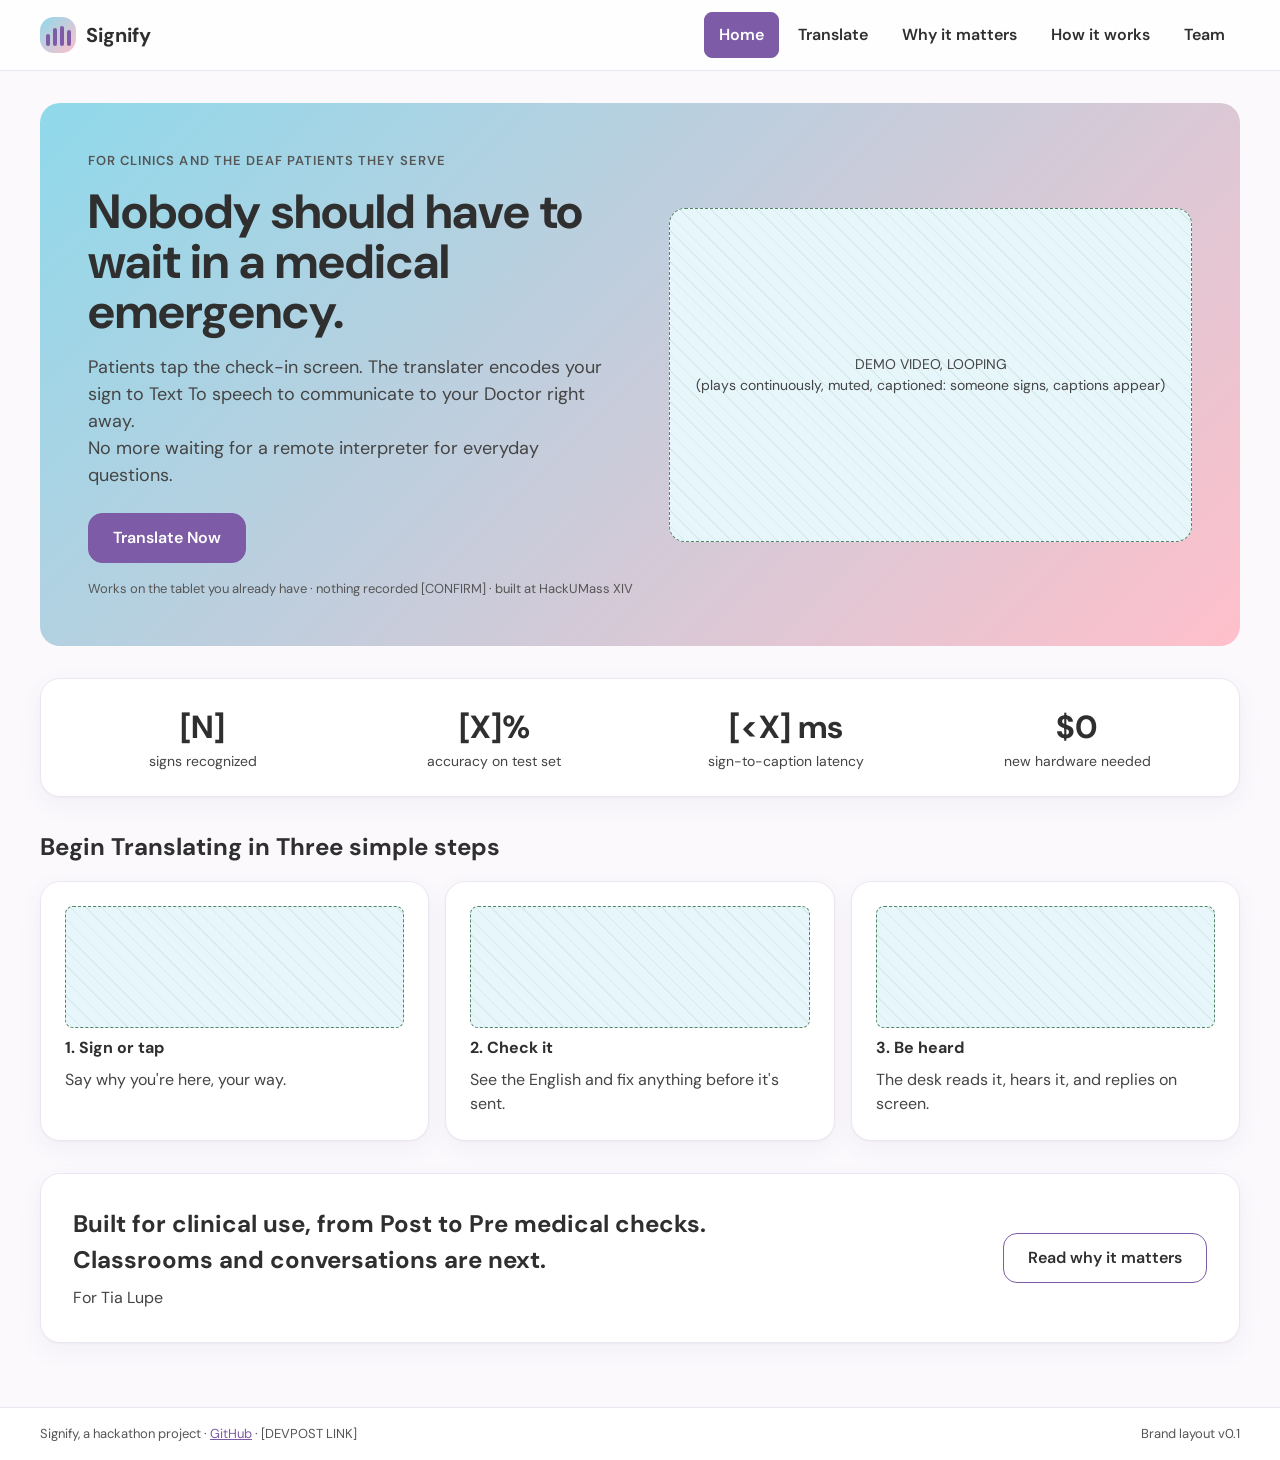
==== joa_frontend/index.html @ c3504904 "Translate: live editable sentence in the conversation box, remove demo mode - Signed words build an " ====
<!doctype html>
<html lang="en">
<head>
<meta charset="utf-8">
<meta name="viewport" content="width=device-width, initial-scale=1">
<link rel="icon" href="data:image/svg+xml,%3Csvg xmlns=%27http://www.w3.org/2000/svg%27 viewBox=%270 0 36 36%27%3E%3Crect width=%2736%27 height=%2736%27 rx=%2710%27 fill=%27%238fd9eb%27/%3E%3Cg fill=%27%237d5ba6%27%3E%3Crect x=%279%27 y=%2717%27 width=%274%27 height=%2712%27 rx=%272%27/%3E%3Crect x=%2714.5%27 y=%2711%27 width=%274%27 height=%2718%27 rx=%272%27/%3E%3Crect x=%2720%27 y=%279%27 width=%274%27 height=%2720%27 rx=%272%27/%3E%3Crect x=%2725.5%27 y=%2713%27 width=%274%27 height=%2716%27 rx=%272%27/%3E%3C/g%3E%3C/svg%3E">
<title>Signify: ASL to speech for clinics</title>
<link rel="preconnect" href="https://fonts.googleapis.com">
<link href="https://fonts.googleapis.com/css2?family=DM+Sans:opsz,wght@9..40,400;9..40,500;9..40,600;9..40,700&amp;display=swap" rel="stylesheet">
<style>
body{margin:0}
a{color:#7d5ba6}a:hover{color:#5e4383}
button{font:inherit;cursor:pointer}
button,a[style*="border-radius"]{transition:transform .28s cubic-bezier(.34,1.56,.64,1),box-shadow .2s ease;will-change:transform}
button:hover,a[style*="border-radius"]:hover{transform:translateY(-2px) scale(1.04);box-shadow:0 8px 16px rgba(125,91,166,.22)}
button:active,a[style*="border-radius"]:active{transform:translateY(1px) scale(.93);box-shadow:0 1px 3px rgba(125,91,166,.2);transition-duration:.08s}
button:focus-visible,a:focus-visible{outline:3px solid #7d5ba6;outline-offset:2px}
@media (prefers-reduced-motion:reduce){button,a[style*="border-radius"]{transition:none}button:hover,button:active,a[style*="border-radius"]:hover,a[style*="border-radius"]:active{transform:none}}
.ph{background-color:#e6f6fa;background-image:repeating-linear-gradient(45deg,transparent 0 10px,rgba(85,133,100,.10) 10px 11px)}
</style>
<script src="assets/view.js"></script>
</head>
<body>
<div id="app"></div>

<!-- Page markup (Rev 3 design, wireframe V4). {{...}} values come from renderVals() below. -->
<template id="view">
<div style="min-height: 100vh; background: #fbf9fc; color: #2f2f2f; font-family: 'DM Sans', system-ui, sans-serif; font-size: 16px; line-height: 1.5">
<header style="background: rgba(255,255,255,.85); border-bottom: 1px solid #ece6f2">
<div style="max-width: 1200px; margin: 0 auto; padding: 12px 24px; display: flex; flex-wrap: wrap; align-items: center; justify-content: space-between; gap: 12px">
<a href="index.html" style="display: flex; align-items: center; gap: 10px; text-decoration: none; color: #2f2f2f">
<span aria-hidden="true" style="width: 36px; height: 36px; border-radius: 14px; background: linear-gradient(135deg, #8fd9eb, #ffc0cb); display: flex; align-items: flex-end; justify-content: center; gap: 3px; padding-bottom: 7px; box-sizing: border-box"><span style="width: 4px; height: 12px; border-radius: 2px; background: #7d5ba6"></span><span style="width: 4px; height: 18px; border-radius: 2px; background: #7d5ba6"></span><span style="width: 4px; height: 20px; border-radius: 2px; background: #7d5ba6"></span><span style="width: 4px; height: 16px; border-radius: 2px; background: #7d5ba6"></span></span>
<span style="font-weight: 700; font-size: 20px">Signify</span>
</a>
<nav aria-label="Main" style="display: flex; flex-wrap: wrap; gap: 4px">
<a href="index.html" aria-current="page" style="min-height: 44px; padding: 0 14px; border-radius: 8px; font-weight: 600; display: inline-flex; align-items: center; text-decoration: none; background: #7d5ba6; color: #ffffff; border: 1px solid #7d5ba6;">Home</a>
<a href="visit.html" style="min-height: 44px; padding: 0 14px; border-radius: 8px; font-weight: 600; display: inline-flex; align-items: center; text-decoration: none; background: transparent; color: #2f2f2f; border: 1px solid transparent;">Translate</a>
<a href="why.html" style="min-height: 44px; padding: 0 14px; border-radius: 8px; font-weight: 600; display: inline-flex; align-items: center; text-decoration: none; background: transparent; color: #2f2f2f; border: 1px solid transparent;">Why it matters</a>
<a href="how.html" style="min-height: 44px; padding: 0 14px; border-radius: 8px; font-weight: 600; display: inline-flex; align-items: center; text-decoration: none; background: transparent; color: #2f2f2f; border: 1px solid transparent;">How it works</a>
<a href="team.html" style="min-height: 44px; padding: 0 14px; border-radius: 8px; font-weight: 600; display: inline-flex; align-items: center; text-decoration: none; background: transparent; color: #2f2f2f; border: 1px solid transparent;">Team</a>
</nav>
</div>
</header>
<main style="max-width: 1200px; margin: 0 auto; padding: 32px 24px 64px; display: flex; flex-direction: column; gap: 32px">

<section style="display: flex; flex-wrap: wrap; gap: 32px; align-items: center; background: linear-gradient(135deg, #8fd9eb, #ffc0cb); border: none; border-radius: 20px; padding: 48px">
<div style="flex: 1 1 420px; display: flex; flex-direction: column; gap: 16px">
<span style="font-size: 13px; font-weight: 600; letter-spacing: .08em; text-transform: uppercase; color: #555">For clinics and the Deaf patients they serve</span>
<h1 style="margin: 0; font-size: 48px; line-height: 1.05">Nobody should have to wait in a medical emergency.</h1>
<p style="margin: 0; font-size: 18px; color: #444; max-width: 520px; text-align: start">Patients tap the check-in screen. The translater encodes your sign to Text To speech to communicate to your Doctor right away. <br>No more waiting for a remote interpreter for everyday questions.</p>
<div style="display: flex; flex-wrap: wrap; gap: 12px; margin-top: 8px">
<a href="visit.html" style="min-height: 48px; padding: 0 24px; border-radius: 14px; border: 1px solid #7d5ba6; background: #7d5ba6; color: #ffffff; font-weight: 600; display: inline-flex; align-items: center; text-decoration: none">Translate Now</a>
</div>
<span style="font-size: 13px; color: #555">Works on the tablet you already have · nothing recorded [CONFIRM] · built at HackUMass XIV</span>
</div>
<div class="ph" style="flex: 1 1 360px; height: 300px; border: 1px dashed #558564; border-radius: 16px; display: flex; align-items: center; justify-content: center; text-align: center; color: #444; font-size: 14px; padding: 16px">
<span>DEMO VIDEO, LOOPING<br>(plays continuously, muted, captioned: someone signs, captions appear)</span>
</div>
</section>

<section style="background: #ffffff; border: 1px solid #ece6f2; border-radius: 20px; box-shadow: 0 1px 2px rgba(47,47,47,.04), 0 8px 24px rgba(125,91,166,.06); padding: 24px; display: grid; grid-template-columns: repeat(auto-fit, minmax(220px, 1fr)); gap: 16px; text-align: center">
<div><div style="font-size: 32px; font-weight: 700">[N]</div><div style="color: #444; font-size: 14px">signs recognized</div></div>
<div><div style="font-size: 32px; font-weight: 700">[X]%</div><div style="color: #444; font-size: 14px">accuracy on test set</div></div>
<div><div style="font-size: 32px; font-weight: 700">[&lt;X] ms</div><div style="color: #444; font-size: 14px">sign-to-caption latency</div></div>
<div><div style="font-size: 32px; font-weight: 700">$0</div><div style="color: #444; font-size: 14px">new hardware needed</div></div>
</section>

<section style="display: flex; flex-direction: column; gap: 16px">
<h2 style="margin: 0; font-size: 24px">Begin Translating in Three simple steps</h2>
<div style="display: grid; grid-template-columns: repeat(auto-fit, minmax(260px, 1fr)); gap: 16px">
<div style="background: #ffffff; border: 1px solid #ece6f2; border-radius: 20px; box-shadow: 0 1px 2px rgba(47,47,47,.04), 0 8px 24px rgba(125,91,166,.06); padding: 24px; display: flex; flex-direction: column; gap: 8px"><div class="ph" style="height: 120px; border: 1px dashed #558564; border-radius: 8px"></div><strong>1. Sign or tap</strong><span style="color: #444">Say why you're here, your way.</span></div>
<div style="background: #ffffff; border: 1px solid #ece6f2; border-radius: 20px; box-shadow: 0 1px 2px rgba(47,47,47,.04), 0 8px 24px rgba(125,91,166,.06); padding: 24px; display: flex; flex-direction: column; gap: 8px"><div class="ph" style="height: 120px; border: 1px dashed #558564; border-radius: 8px"></div><strong>2. Check it</strong><span style="color: #444">See the English and fix anything before it's sent.</span></div>
<div style="background: #ffffff; border: 1px solid #ece6f2; border-radius: 20px; box-shadow: 0 1px 2px rgba(47,47,47,.04), 0 8px 24px rgba(125,91,166,.06); padding: 24px; display: flex; flex-direction: column; gap: 8px"><div class="ph" style="height: 120px; border: 1px dashed #558564; border-radius: 8px"></div><strong>3. Be heard</strong><span style="color: #444">The desk reads it, hears it, and replies on screen.</span></div>
</div>
</section>

<section style="background: #ffffff; border: 1px solid #ece6f2; border-radius: 20px; box-shadow: 0 1px 2px rgba(47,47,47,.04), 0 8px 24px rgba(125,91,166,.06); padding: 32px; display: flex; flex-wrap: wrap; justify-content: space-between; align-items: center; gap: 16px">
<div style="max-width: 640px">
<h2 style="margin: 0; font-size: 24px">Built for clinical use, from Post to Pre medical checks. Classrooms and conversations are next.</h2>
<p style="margin: 8px 0 0; color: #444">For Tia Lupe</p>
</div>
<a href="why.html" style="min-height: 48px; padding: 0 24px; border-radius: 14px; border: 1px solid #7d5ba6; background: #ffffff; color: #2f2f2f; font-weight: 600; display: inline-flex; align-items: center; text-decoration: none">Read why it matters</a>
</section>
</main>
<footer style="border-top: 1px solid #ece6f2; background: #ffffff">
<div style="max-width: 1200px; margin: 0 auto; padding: 16px 24px; display: flex; flex-wrap: wrap; justify-content: space-between; gap: 8px; font-size: 13px; color: #555">
<span>Signify, a hackathon project · <a href="https://github.com/Erm-Huh/Signify">GitHub</a> · [DEVPOST LINK]</span>
<span>Brand layout v0.1</span>
</div>
</footer>
</div>
</template>

<script>
class Component extends DCLogic {
  renderVals() { return {}; }
}
window.Component = Component;
</script>
</body>
</html>
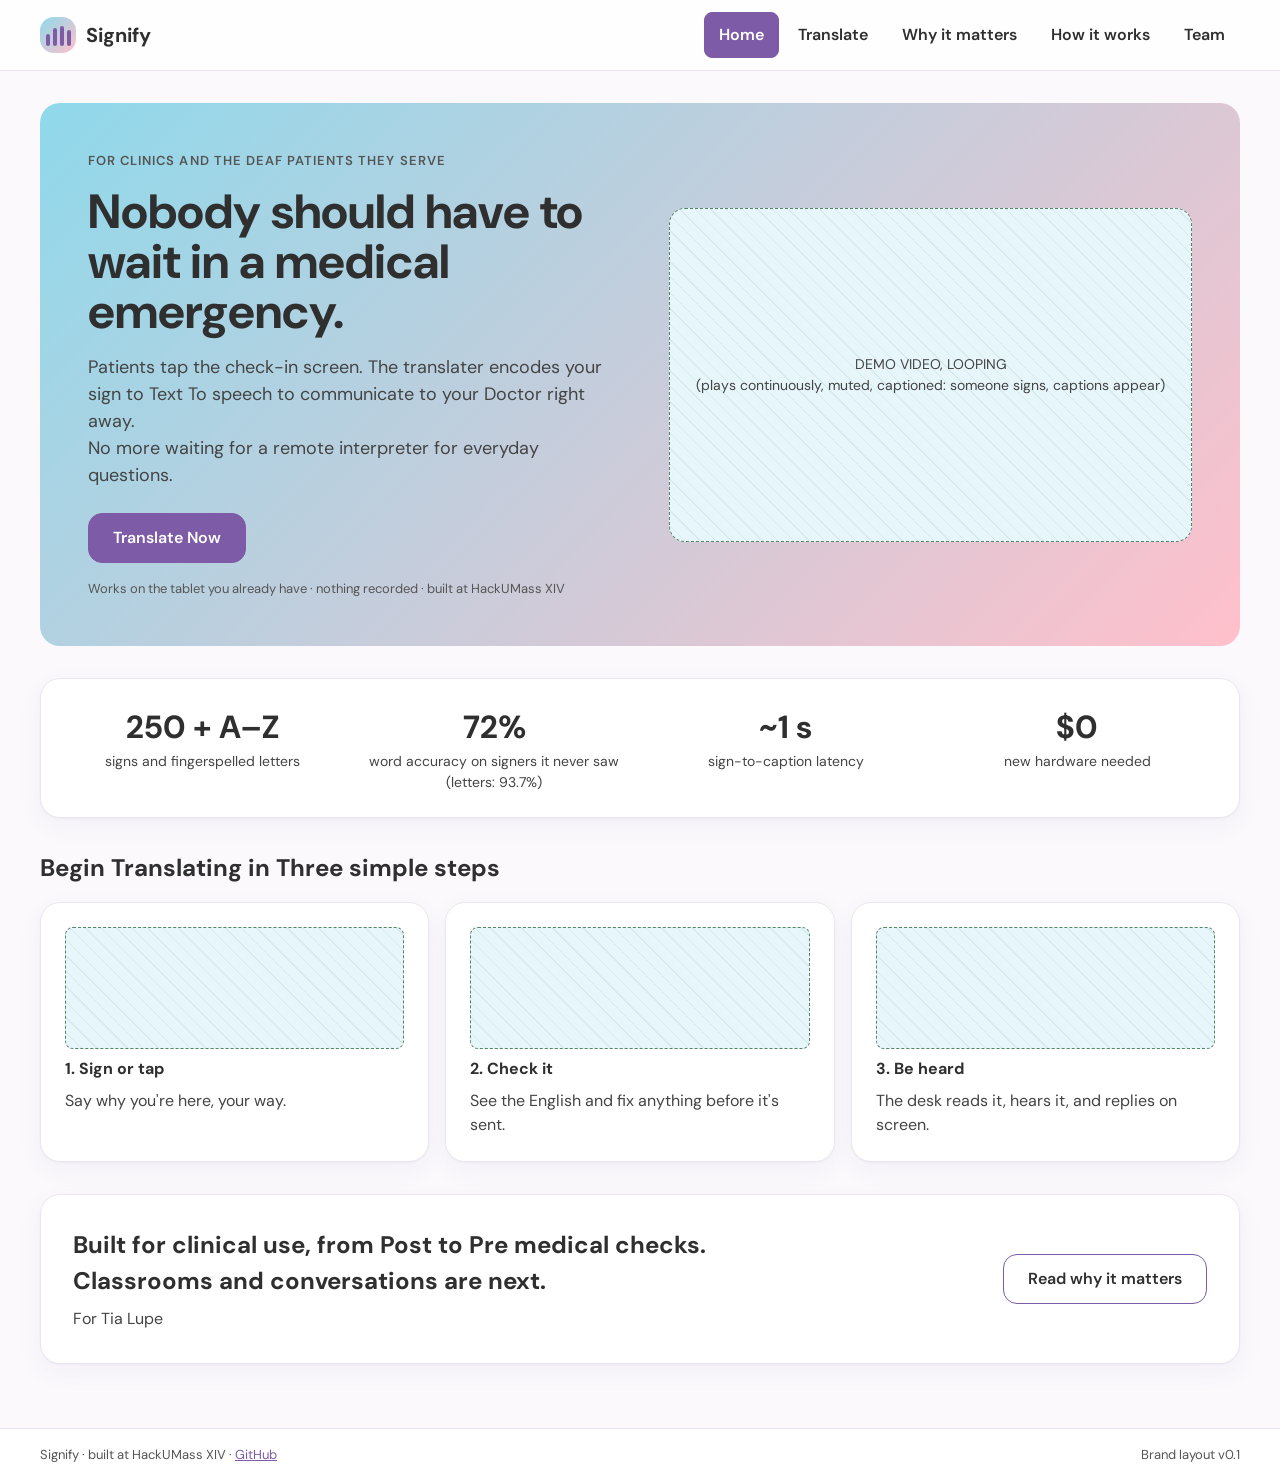
==== commit 922968ef: "Site copy: real stats, team bios and links, local-now / cloud-next story - Fill every [placeholder] " ====
--- a/joa_frontend/index.html
+++ b/joa_frontend/index.html
@@ -51,7 +51,7 @@
 <div style="display: flex; flex-wrap: wrap; gap: 12px; margin-top: 8px">
 <a href="visit.html" style="min-height: 48px; padding: 0 24px; border-radius: 14px; border: 1px solid #7d5ba6; background: #7d5ba6; color: #ffffff; font-weight: 600; display: inline-flex; align-items: center; text-decoration: none">Translate Now</a>
 </div>
-<span style="font-size: 13px; color: #555">Works on the tablet you already have · nothing recorded [CONFIRM] · built at HackUMass XIV</span>
+<span style="font-size: 13px; color: #555">Works on the tablet you already have · nothing recorded · built at HackUMass XIV</span>
 </div>
 <div class="ph" style="flex: 1 1 360px; height: 300px; border: 1px dashed #558564; border-radius: 16px; display: flex; align-items: center; justify-content: center; text-align: center; color: #444; font-size: 14px; padding: 16px">
 <span>DEMO VIDEO, LOOPING<br>(plays continuously, muted, captioned: someone signs, captions appear)</span>
@@ -59,9 +59,9 @@
 </section>
 
 <section style="background: #ffffff; border: 1px solid #ece6f2; border-radius: 20px; box-shadow: 0 1px 2px rgba(47,47,47,.04), 0 8px 24px rgba(125,91,166,.06); padding: 24px; display: grid; grid-template-columns: repeat(auto-fit, minmax(220px, 1fr)); gap: 16px; text-align: center">
-<div><div style="font-size: 32px; font-weight: 700">[N]</div><div style="color: #444; font-size: 14px">signs recognized</div></div>
-<div><div style="font-size: 32px; font-weight: 700">[X]%</div><div style="color: #444; font-size: 14px">accuracy on test set</div></div>
-<div><div style="font-size: 32px; font-weight: 700">[&lt;X] ms</div><div style="color: #444; font-size: 14px">sign-to-caption latency</div></div>
+<div><div style="font-size: 32px; font-weight: 700">250 + A–Z</div><div style="color: #444; font-size: 14px">signs and fingerspelled letters</div></div>
+<div><div style="font-size: 32px; font-weight: 700">72%</div><div style="color: #444; font-size: 14px">word accuracy on signers it never saw (letters: 93.7%)</div></div>
+<div><div style="font-size: 32px; font-weight: 700">~1 s</div><div style="color: #444; font-size: 14px">sign-to-caption latency</div></div>
 <div><div style="font-size: 32px; font-weight: 700">$0</div><div style="color: #444; font-size: 14px">new hardware needed</div></div>
 </section>
 
@@ -84,7 +84,7 @@
 </main>
 <footer style="border-top: 1px solid #ece6f2; background: #ffffff">
 <div style="max-width: 1200px; margin: 0 auto; padding: 16px 24px; display: flex; flex-wrap: wrap; justify-content: space-between; gap: 8px; font-size: 13px; color: #555">
-<span>Signify, a hackathon project · <a href="https://github.com/Erm-Huh/Signify">GitHub</a> · [DEVPOST LINK]</span>
+<span>Signify · built at HackUMass XIV · <a href="https://github.com/Erm-Huh/Signify">GitHub</a></span>
 <span>Brand layout v0.1</span>
 </div>
 </footer>
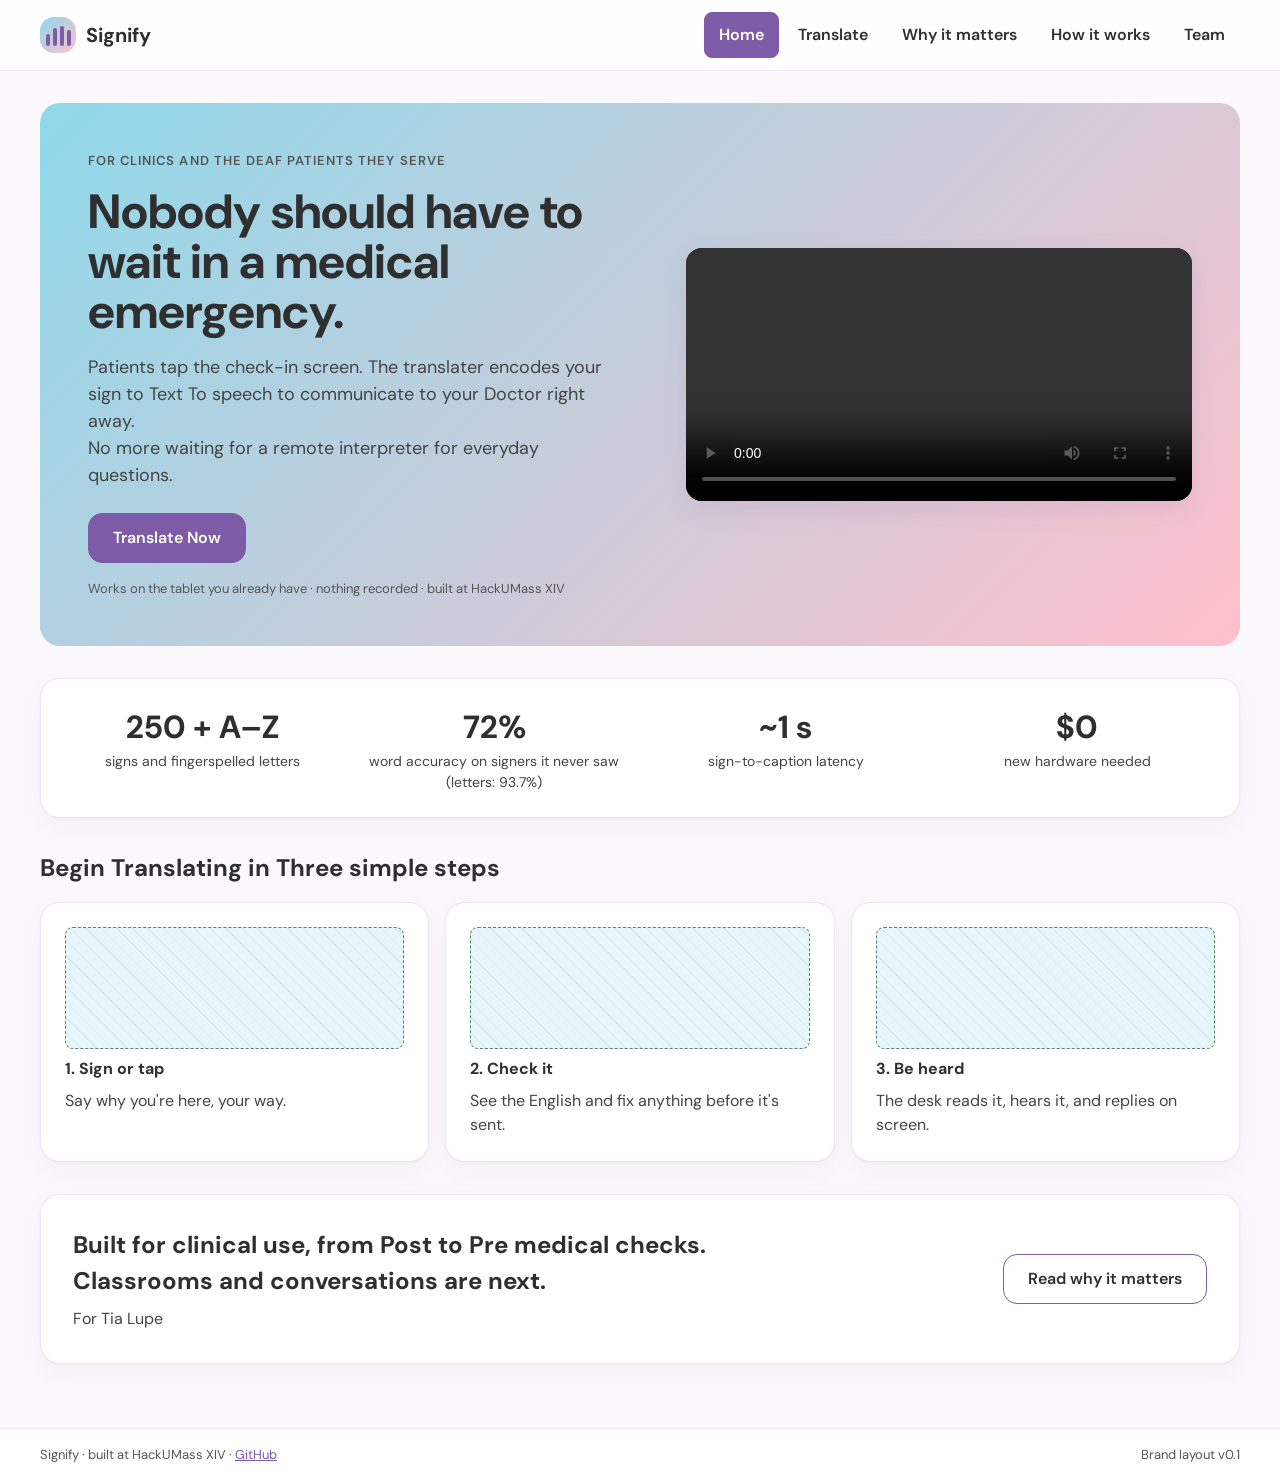
==== commit 590abbf7: "Home: embed the Signify demo video in the hero Co-Authored-By: Claude Opus 5.5 <noreply@anthropic.co" ====
--- a/joa_frontend/index.html
+++ b/joa_frontend/index.html
@@ -53,8 +53,8 @@
 </div>
 <span style="font-size: 13px; color: #555">Works on the tablet you already have · nothing recorded · built at HackUMass XIV</span>
 </div>
-<div class="ph" style="flex: 1 1 360px; height: 300px; border: 1px dashed #558564; border-radius: 16px; display: flex; align-items: center; justify-content: center; text-align: center; color: #444; font-size: 14px; padding: 16px">
-<span>DEMO VIDEO, LOOPING<br>(plays continuously, muted, captioned: someone signs, captions appear)</span>
+<div style="flex: 1 1 360px; min-width: 0">
+<video src="assets/signify-demo.mp4" autoplay muted loop playsinline controls preload="metadata" aria-label="Signify demo: someone signs, captions appear and are spoken aloud" style="display: block; width: 100%; max-height: 420px; border-radius: 16px; background: #2f2f2f; box-shadow: 0 8px 24px rgba(125,91,166,.12)"></video>
 </div>
 </section>
 
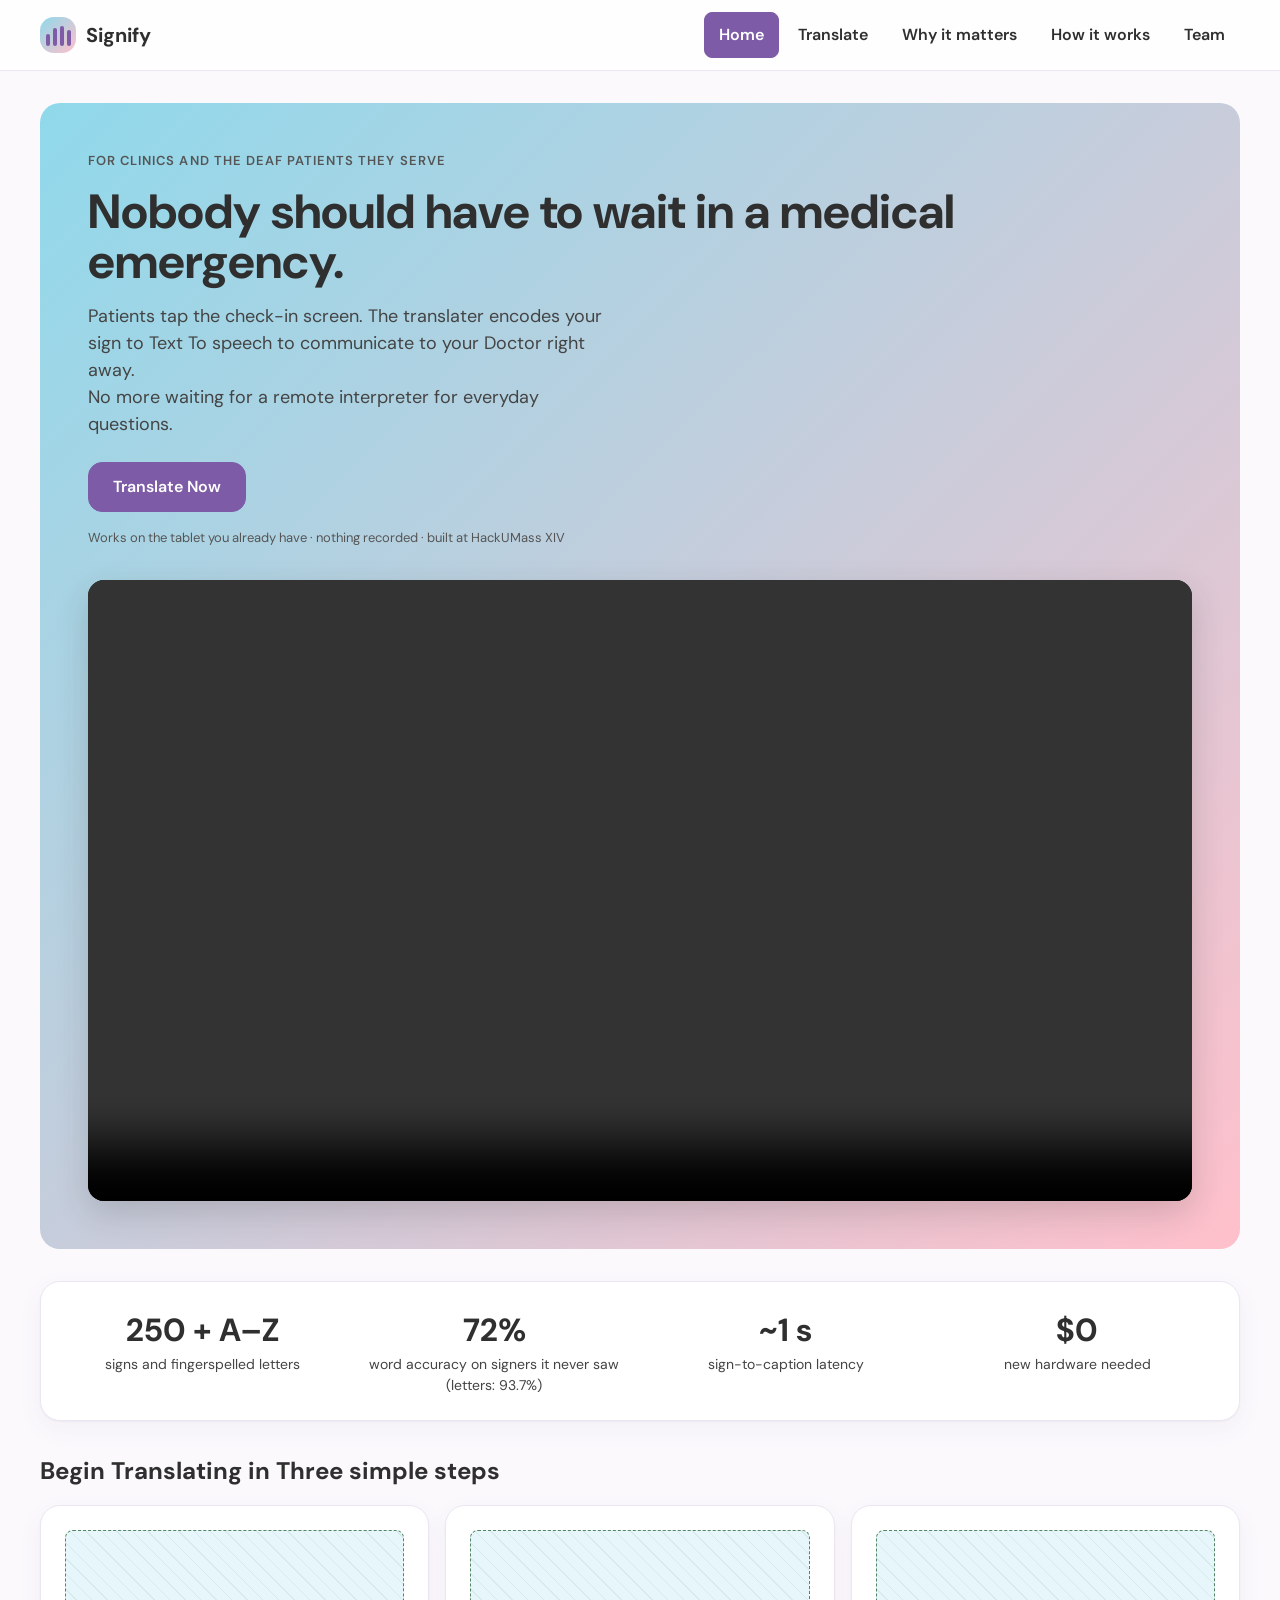
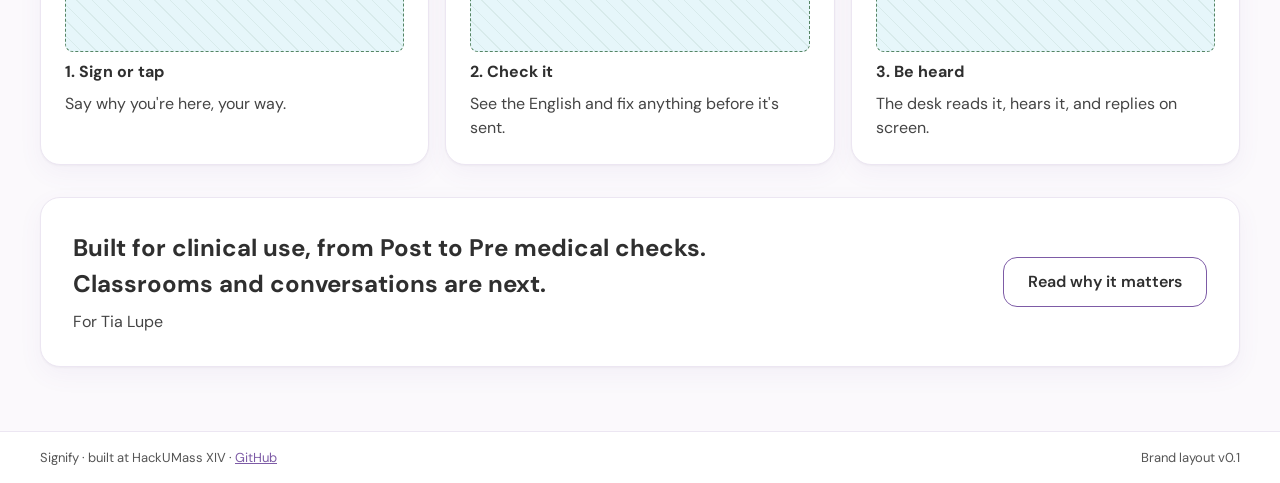
==== commit 2bdba337: "Simple demo video full width; live backend viewer on How it works - Home: swap in the simple demo vi" ====
--- a/joa_frontend/index.html
+++ b/joa_frontend/index.html
@@ -44,7 +44,7 @@
 <main style="max-width: 1200px; margin: 0 auto; padding: 32px 24px 64px; display: flex; flex-direction: column; gap: 32px">
 
 <section style="display: flex; flex-wrap: wrap; gap: 32px; align-items: center; background: linear-gradient(135deg, #8fd9eb, #ffc0cb); border: none; border-radius: 20px; padding: 48px">
-<div style="flex: 1 1 420px; display: flex; flex-direction: column; gap: 16px">
+<div style="flex: 1 1 100%; display: flex; flex-direction: column; gap: 16px">
 <span style="font-size: 13px; font-weight: 600; letter-spacing: .08em; text-transform: uppercase; color: #555">For clinics and the Deaf patients they serve</span>
 <h1 style="margin: 0; font-size: 48px; line-height: 1.05">Nobody should have to wait in a medical emergency.</h1>
 <p style="margin: 0; font-size: 18px; color: #444; max-width: 520px; text-align: start">Patients tap the check-in screen. The translater encodes your sign to Text To speech to communicate to your Doctor right away. <br>No more waiting for a remote interpreter for everyday questions.</p>
@@ -53,8 +53,8 @@
 </div>
 <span style="font-size: 13px; color: #555">Works on the tablet you already have · nothing recorded · built at HackUMass XIV</span>
 </div>
-<div style="flex: 1 1 360px; min-width: 0">
-<video src="assets/signify-demo.mp4" autoplay muted loop playsinline controls preload="metadata" aria-label="Signify demo: someone signs, captions appear and are spoken aloud" style="display: block; width: 100%; max-height: 420px; border-radius: 16px; background: #2f2f2f; box-shadow: 0 8px 24px rgba(125,91,166,.12)"></video>
+<div style="flex: 1 1 100%; min-width: 0">
+<video src="assets/signify-demo.mp4" autoplay muted loop playsinline controls preload="metadata" aria-label="Signify demo: someone signs, captions appear and are spoken aloud" style="display: block; width: 100%; aspect-ratio: 16 / 9; height: auto; border-radius: 16px; background: #2f2f2f; box-shadow: 0 12px 32px rgba(47,47,47,.18)"></video>
 </div>
 </section>
 
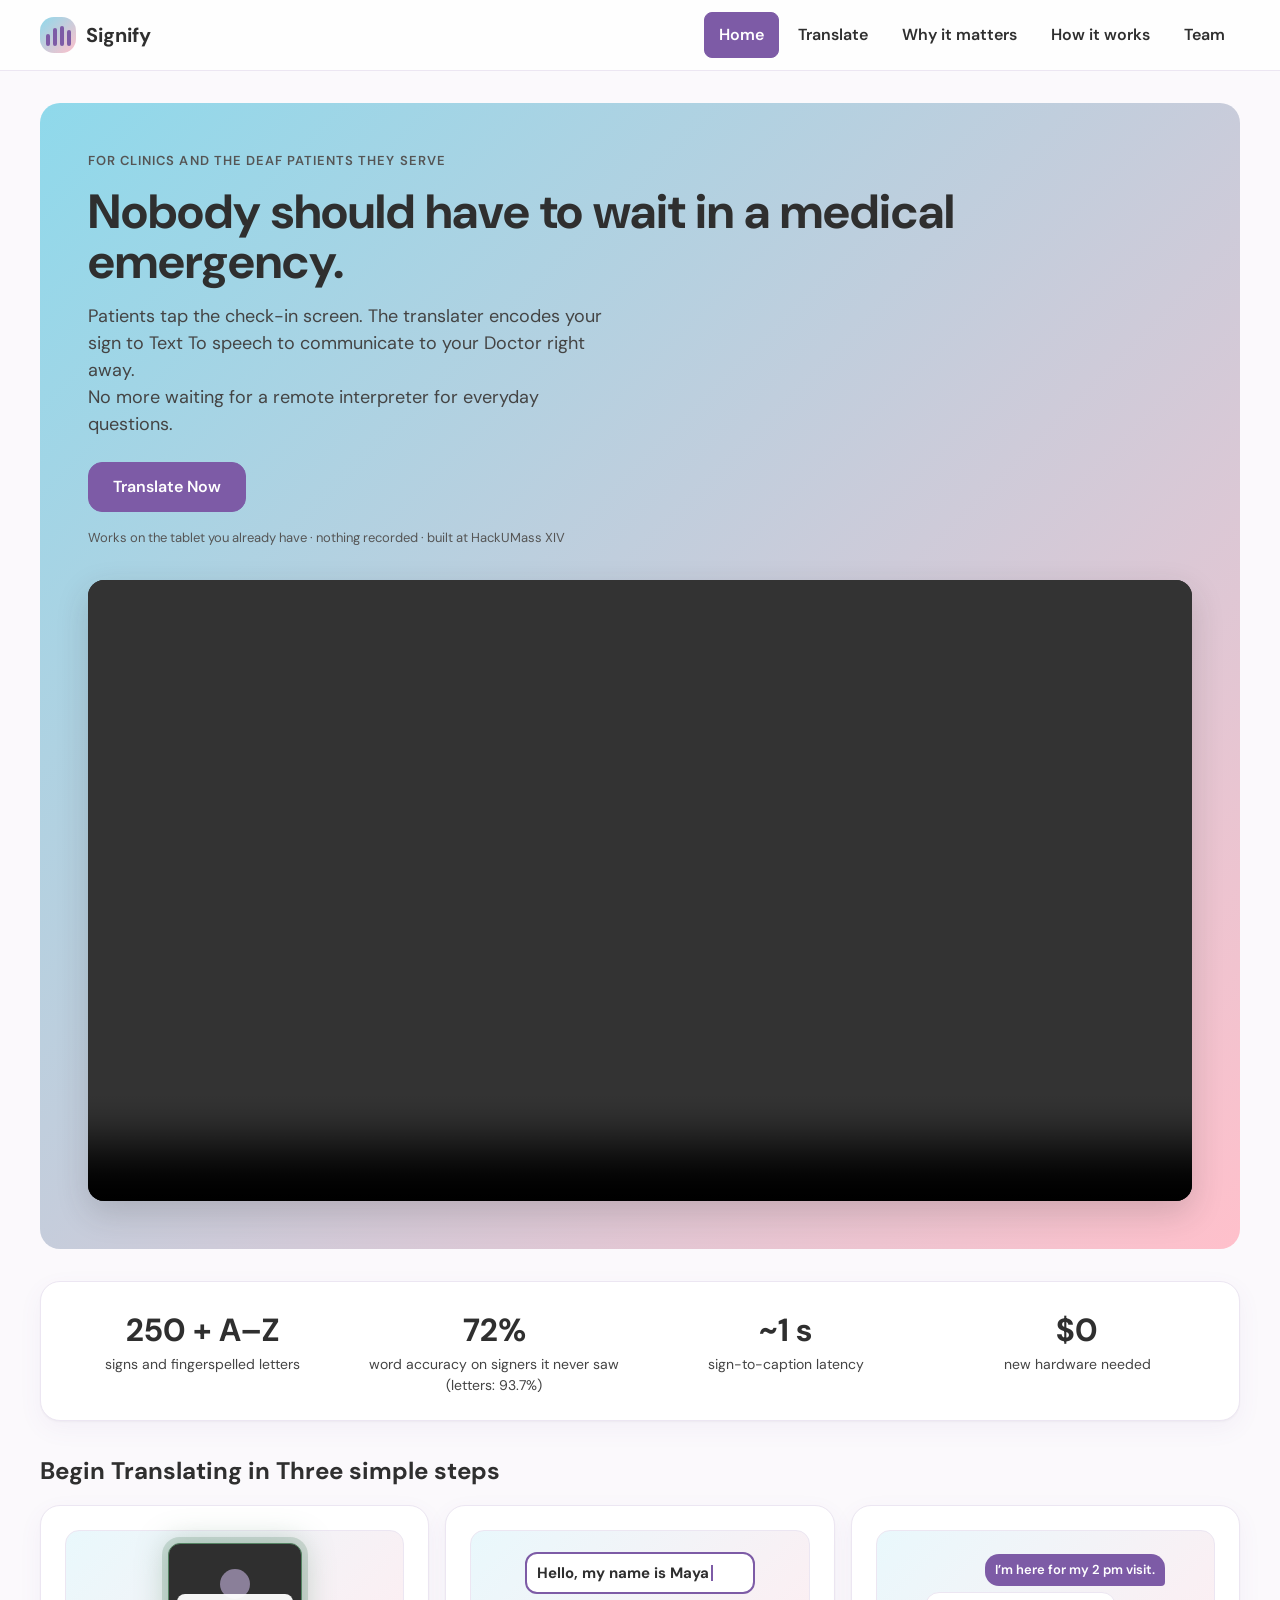
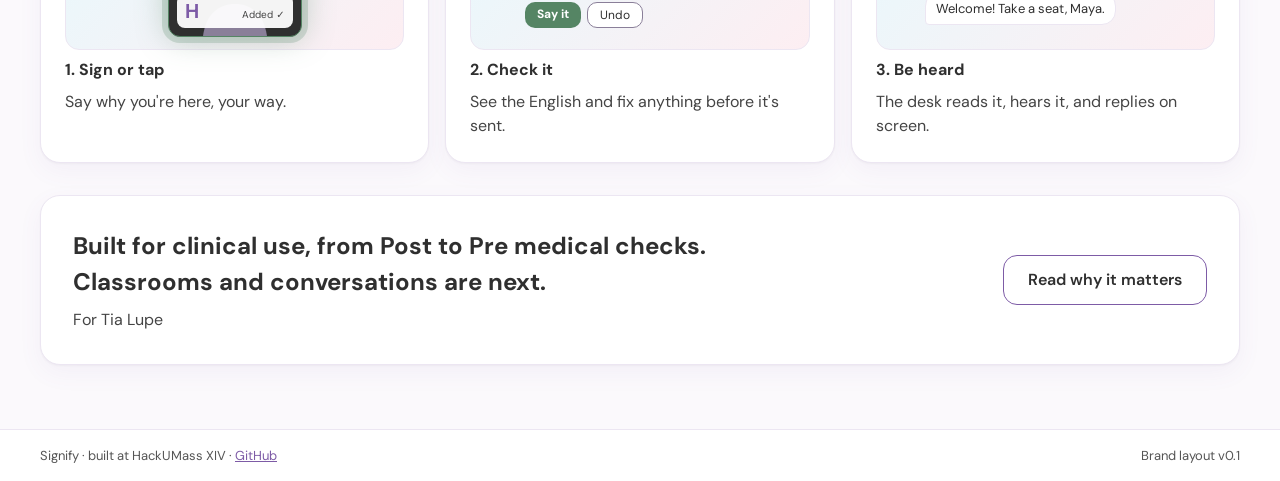
==== commit 58bf06b6: "Polish: camera glow on accepted signs, looping How-it-works tour, no placeholders - Translate: soft " ====
--- a/joa_frontend/index.html
+++ b/joa_frontend/index.html
@@ -68,9 +68,9 @@
 <section style="display: flex; flex-direction: column; gap: 16px">
 <h2 style="margin: 0; font-size: 24px">Begin Translating in Three simple steps</h2>
 <div style="display: grid; grid-template-columns: repeat(auto-fit, minmax(260px, 1fr)); gap: 16px">
-<div style="background: #ffffff; border: 1px solid #ece6f2; border-radius: 20px; box-shadow: 0 1px 2px rgba(47,47,47,.04), 0 8px 24px rgba(125,91,166,.06); padding: 24px; display: flex; flex-direction: column; gap: 8px"><div class="ph" style="height: 120px; border: 1px dashed #558564; border-radius: 8px"></div><strong>1. Sign or tap</strong><span style="color: #444">Say why you're here, your way.</span></div>
-<div style="background: #ffffff; border: 1px solid #ece6f2; border-radius: 20px; box-shadow: 0 1px 2px rgba(47,47,47,.04), 0 8px 24px rgba(125,91,166,.06); padding: 24px; display: flex; flex-direction: column; gap: 8px"><div class="ph" style="height: 120px; border: 1px dashed #558564; border-radius: 8px"></div><strong>2. Check it</strong><span style="color: #444">See the English and fix anything before it's sent.</span></div>
-<div style="background: #ffffff; border: 1px solid #ece6f2; border-radius: 20px; box-shadow: 0 1px 2px rgba(47,47,47,.04), 0 8px 24px rgba(125,91,166,.06); padding: 24px; display: flex; flex-direction: column; gap: 8px"><div class="ph" style="height: 120px; border: 1px dashed #558564; border-radius: 8px"></div><strong>3. Be heard</strong><span style="color: #444">The desk reads it, hears it, and replies on screen.</span></div>
+<div style="background: #ffffff; border: 1px solid #ece6f2; border-radius: 20px; box-shadow: 0 1px 2px rgba(47,47,47,.04), 0 8px 24px rgba(125,91,166,.06); padding: 24px; display: flex; flex-direction: column; gap: 8px"><div aria-hidden="true" style="height: 120px; border-radius: 14px; background: linear-gradient(135deg, #e9f8fc, #fdeef2); border: 1px solid #ece6f2; display: flex; align-items: center; justify-content: center; gap: 10px; padding: 12px; box-sizing: border-box"><div style="position: relative; width: 132px; height: 92px; border-radius: 12px; background: #2f2f2f; box-shadow: 0 0 0 6px rgba(85,133,100,.22), 0 0 30px 2px rgba(85,133,100,.35); border: 1px solid #558564"><svg width="132" height="92" viewBox="0 0 132 92" style="position: absolute; inset: 0"><circle cx="66" cy="40" r="15" fill="#8a7f99"/><path d="M34 92c3-22 16-32 32-32s29 10 32 32z" fill="#8a7f99"/></svg><span style="position: absolute; left: 8px; right: 8px; bottom: 8px; background: rgba(255,255,255,.95); border-radius: 8px; padding: 2px 8px; display: flex; justify-content: space-between; align-items: baseline"><strong style="font-size: 20px; color: #7d5ba6">H</strong><span style="font-size: 10px; color: #444">Added ✓</span></span></div></div><strong>1. Sign or tap</strong><span style="color: #444">Say why you're here, your way.</span></div>
+<div style="background: #ffffff; border: 1px solid #ece6f2; border-radius: 20px; box-shadow: 0 1px 2px rgba(47,47,47,.04), 0 8px 24px rgba(125,91,166,.06); padding: 24px; display: flex; flex-direction: column; gap: 8px"><div aria-hidden="true" style="height: 120px; border-radius: 14px; background: linear-gradient(135deg, #e9f8fc, #fdeef2); border: 1px solid #ece6f2; display: flex; align-items: center; justify-content: center; gap: 10px; padding: 12px; box-sizing: border-box"><div style="width: 100%; max-width: 230px; display: flex; flex-direction: column; gap: 8px"><div style="background: #ffffff; border: 2px solid #7d5ba6; border-radius: 12px; padding: 8px 10px; font-weight: 700; font-size: 15px">Hello, my name is Maya<span style="display: inline-block; width: 2px; height: 16px; background: #7d5ba6; vertical-align: -3px; margin-left: 2px"></span></div><div style="display: flex; gap: 6px"><span style="padding: 3px 12px; border-radius: 10px; background: #558564; color: #ffffff; font-size: 12px; font-weight: 700">Say it</span><span style="padding: 3px 12px; border-radius: 10px; border: 1px solid #8a7f99; background: #ffffff; font-size: 12px">Undo</span></div></div></div><strong>2. Check it</strong><span style="color: #444">See the English and fix anything before it's sent.</span></div>
+<div style="background: #ffffff; border: 1px solid #ece6f2; border-radius: 20px; box-shadow: 0 1px 2px rgba(47,47,47,.04), 0 8px 24px rgba(125,91,166,.06); padding: 24px; display: flex; flex-direction: column; gap: 8px"><div aria-hidden="true" style="height: 120px; border-radius: 14px; background: linear-gradient(135deg, #e9f8fc, #fdeef2); border: 1px solid #ece6f2; display: flex; align-items: center; justify-content: center; gap: 10px; padding: 12px; box-sizing: border-box"><div style="width: 100%; max-width: 240px; display: flex; flex-direction: column; gap: 6px"><span style="align-self: flex-end; background: #7d5ba6; color: #ffffff; padding: 6px 10px; border-radius: 14px 14px 4px 14px; font-size: 13px; font-weight: 600">I’m here for my 2 pm visit.</span><span style="align-self: flex-start; background: #ffffff; border: 1px solid #ece6f2; padding: 6px 10px; border-radius: 14px 14px 14px 4px; font-size: 13px">Welcome! Take a seat, Maya.</span></div></div><strong>3. Be heard</strong><span style="color: #444">The desk reads it, hears it, and replies on screen.</span></div>
 </div>
 </section>
 
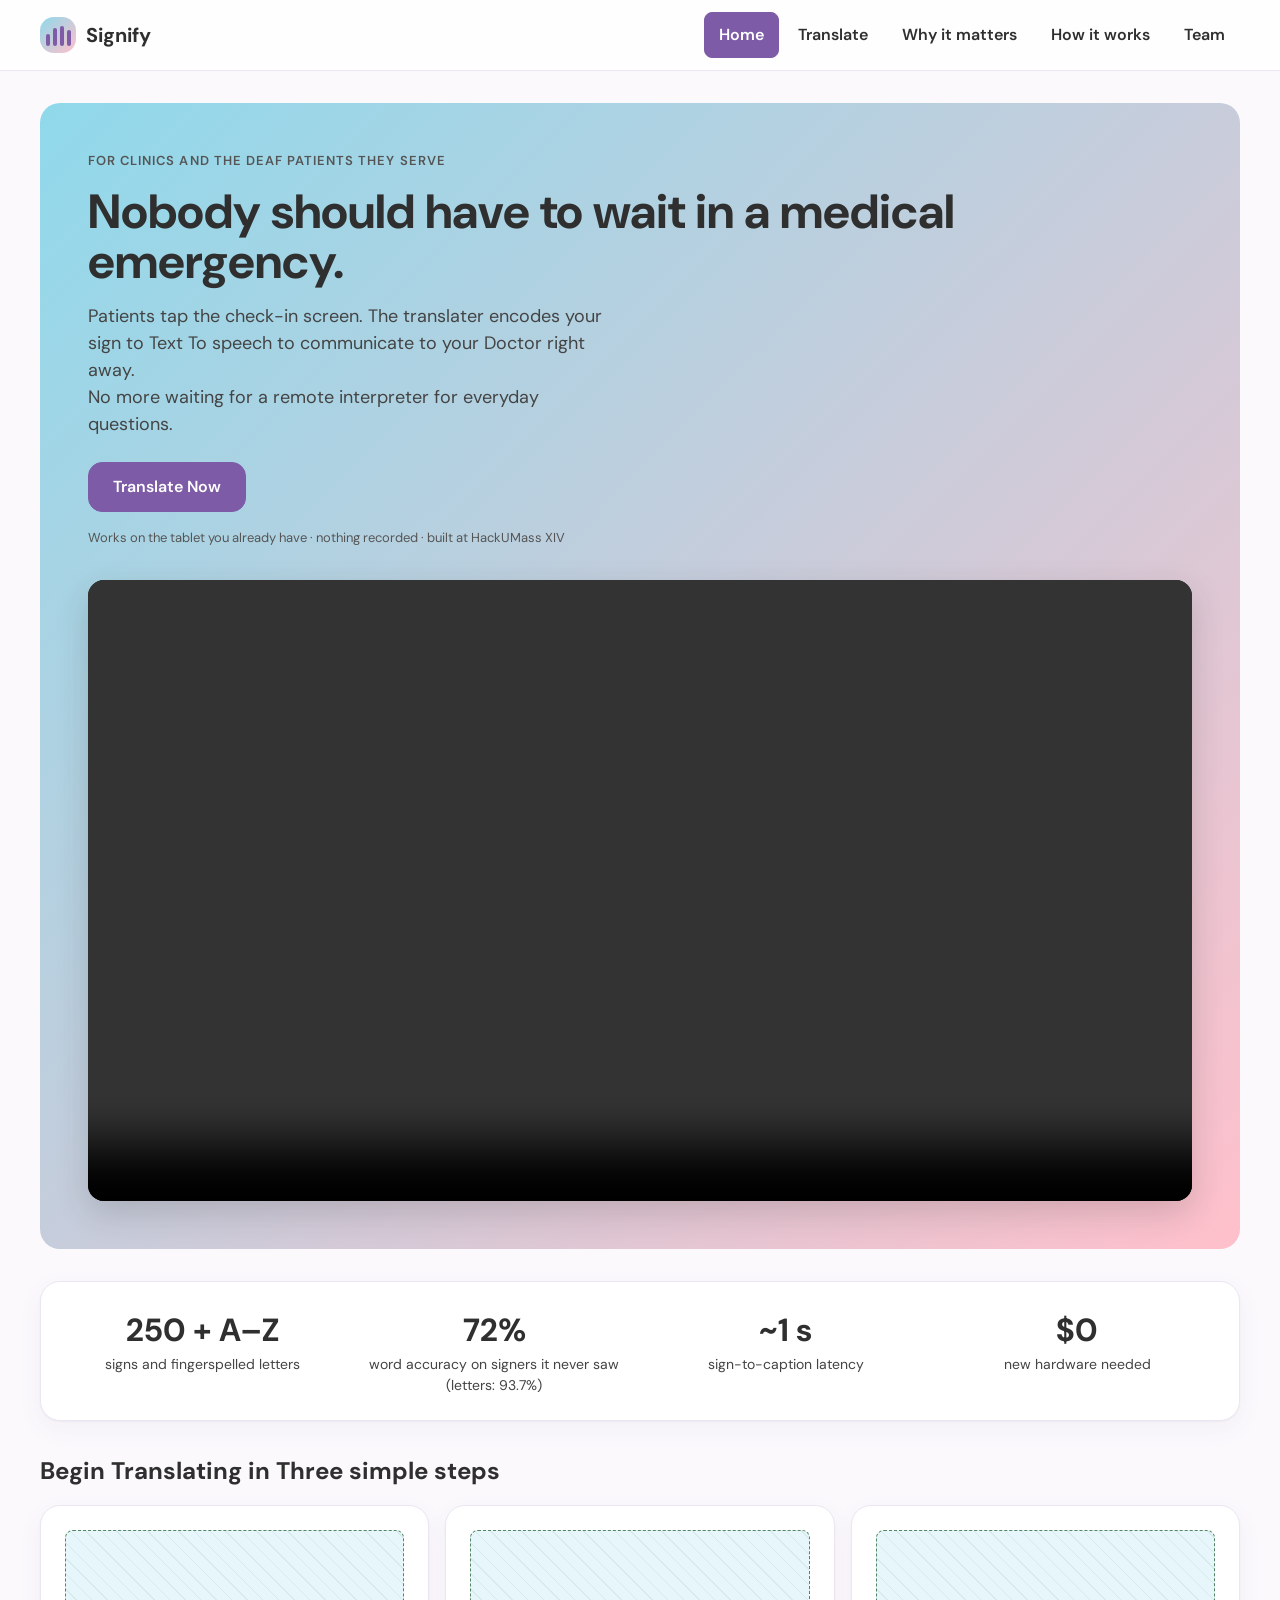
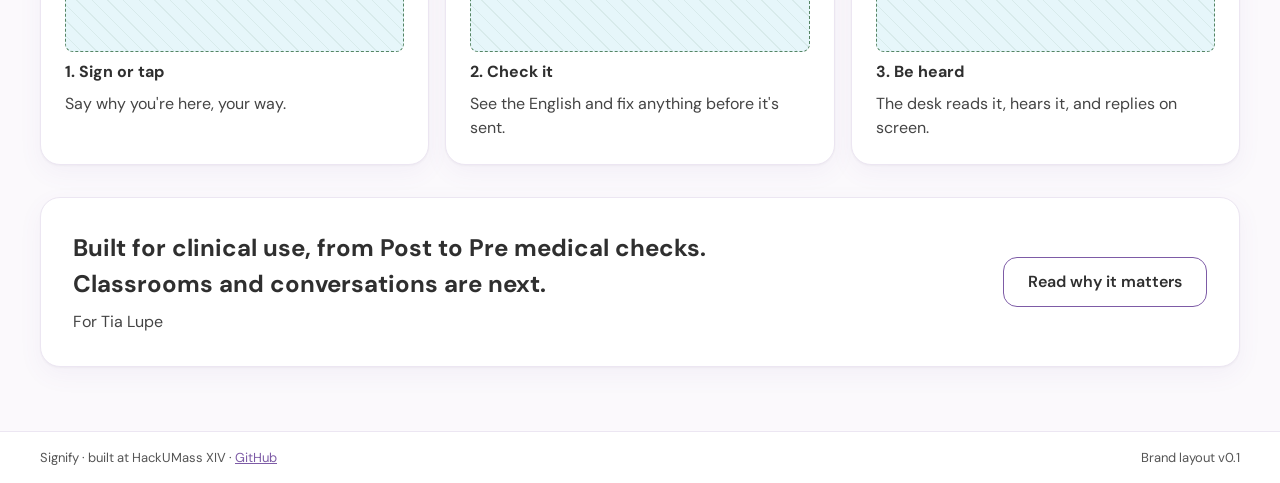
==== commit 8d89a692: "Revert Home and the Translate "talking with" card to the save point Home: back to the save-point ste" ====
--- a/joa_frontend/index.html
+++ b/joa_frontend/index.html
@@ -68,9 +68,9 @@
 <section style="display: flex; flex-direction: column; gap: 16px">
 <h2 style="margin: 0; font-size: 24px">Begin Translating in Three simple steps</h2>
 <div style="display: grid; grid-template-columns: repeat(auto-fit, minmax(260px, 1fr)); gap: 16px">
-<div style="background: #ffffff; border: 1px solid #ece6f2; border-radius: 20px; box-shadow: 0 1px 2px rgba(47,47,47,.04), 0 8px 24px rgba(125,91,166,.06); padding: 24px; display: flex; flex-direction: column; gap: 8px"><div aria-hidden="true" style="height: 120px; border-radius: 14px; background: linear-gradient(135deg, #e9f8fc, #fdeef2); border: 1px solid #ece6f2; display: flex; align-items: center; justify-content: center; gap: 10px; padding: 12px; box-sizing: border-box"><div style="position: relative; width: 132px; height: 92px; border-radius: 12px; background: #2f2f2f; box-shadow: 0 0 0 6px rgba(85,133,100,.22), 0 0 30px 2px rgba(85,133,100,.35); border: 1px solid #558564"><svg width="132" height="92" viewBox="0 0 132 92" style="position: absolute; inset: 0"><circle cx="66" cy="40" r="15" fill="#8a7f99"/><path d="M34 92c3-22 16-32 32-32s29 10 32 32z" fill="#8a7f99"/></svg><span style="position: absolute; left: 8px; right: 8px; bottom: 8px; background: rgba(255,255,255,.95); border-radius: 8px; padding: 2px 8px; display: flex; justify-content: space-between; align-items: baseline"><strong style="font-size: 20px; color: #7d5ba6">H</strong><span style="font-size: 10px; color: #444">Added ✓</span></span></div></div><strong>1. Sign or tap</strong><span style="color: #444">Say why you're here, your way.</span></div>
-<div style="background: #ffffff; border: 1px solid #ece6f2; border-radius: 20px; box-shadow: 0 1px 2px rgba(47,47,47,.04), 0 8px 24px rgba(125,91,166,.06); padding: 24px; display: flex; flex-direction: column; gap: 8px"><div aria-hidden="true" style="height: 120px; border-radius: 14px; background: linear-gradient(135deg, #e9f8fc, #fdeef2); border: 1px solid #ece6f2; display: flex; align-items: center; justify-content: center; gap: 10px; padding: 12px; box-sizing: border-box"><div style="width: 100%; max-width: 230px; display: flex; flex-direction: column; gap: 8px"><div style="background: #ffffff; border: 2px solid #7d5ba6; border-radius: 12px; padding: 8px 10px; font-weight: 700; font-size: 15px">Hello, my name is Maya<span style="display: inline-block; width: 2px; height: 16px; background: #7d5ba6; vertical-align: -3px; margin-left: 2px"></span></div><div style="display: flex; gap: 6px"><span style="padding: 3px 12px; border-radius: 10px; background: #558564; color: #ffffff; font-size: 12px; font-weight: 700">Say it</span><span style="padding: 3px 12px; border-radius: 10px; border: 1px solid #8a7f99; background: #ffffff; font-size: 12px">Undo</span></div></div></div><strong>2. Check it</strong><span style="color: #444">See the English and fix anything before it's sent.</span></div>
-<div style="background: #ffffff; border: 1px solid #ece6f2; border-radius: 20px; box-shadow: 0 1px 2px rgba(47,47,47,.04), 0 8px 24px rgba(125,91,166,.06); padding: 24px; display: flex; flex-direction: column; gap: 8px"><div aria-hidden="true" style="height: 120px; border-radius: 14px; background: linear-gradient(135deg, #e9f8fc, #fdeef2); border: 1px solid #ece6f2; display: flex; align-items: center; justify-content: center; gap: 10px; padding: 12px; box-sizing: border-box"><div style="width: 100%; max-width: 240px; display: flex; flex-direction: column; gap: 6px"><span style="align-self: flex-end; background: #7d5ba6; color: #ffffff; padding: 6px 10px; border-radius: 14px 14px 4px 14px; font-size: 13px; font-weight: 600">I’m here for my 2 pm visit.</span><span style="align-self: flex-start; background: #ffffff; border: 1px solid #ece6f2; padding: 6px 10px; border-radius: 14px 14px 14px 4px; font-size: 13px">Welcome! Take a seat, Maya.</span></div></div><strong>3. Be heard</strong><span style="color: #444">The desk reads it, hears it, and replies on screen.</span></div>
+<div style="background: #ffffff; border: 1px solid #ece6f2; border-radius: 20px; box-shadow: 0 1px 2px rgba(47,47,47,.04), 0 8px 24px rgba(125,91,166,.06); padding: 24px; display: flex; flex-direction: column; gap: 8px"><div class="ph" style="height: 120px; border: 1px dashed #558564; border-radius: 8px"></div><strong>1. Sign or tap</strong><span style="color: #444">Say why you're here, your way.</span></div>
+<div style="background: #ffffff; border: 1px solid #ece6f2; border-radius: 20px; box-shadow: 0 1px 2px rgba(47,47,47,.04), 0 8px 24px rgba(125,91,166,.06); padding: 24px; display: flex; flex-direction: column; gap: 8px"><div class="ph" style="height: 120px; border: 1px dashed #558564; border-radius: 8px"></div><strong>2. Check it</strong><span style="color: #444">See the English and fix anything before it's sent.</span></div>
+<div style="background: #ffffff; border: 1px solid #ece6f2; border-radius: 20px; box-shadow: 0 1px 2px rgba(47,47,47,.04), 0 8px 24px rgba(125,91,166,.06); padding: 24px; display: flex; flex-direction: column; gap: 8px"><div class="ph" style="height: 120px; border: 1px dashed #558564; border-radius: 8px"></div><strong>3. Be heard</strong><span style="color: #444">The desk reads it, hears it, and replies on screen.</span></div>
 </div>
 </section>
 
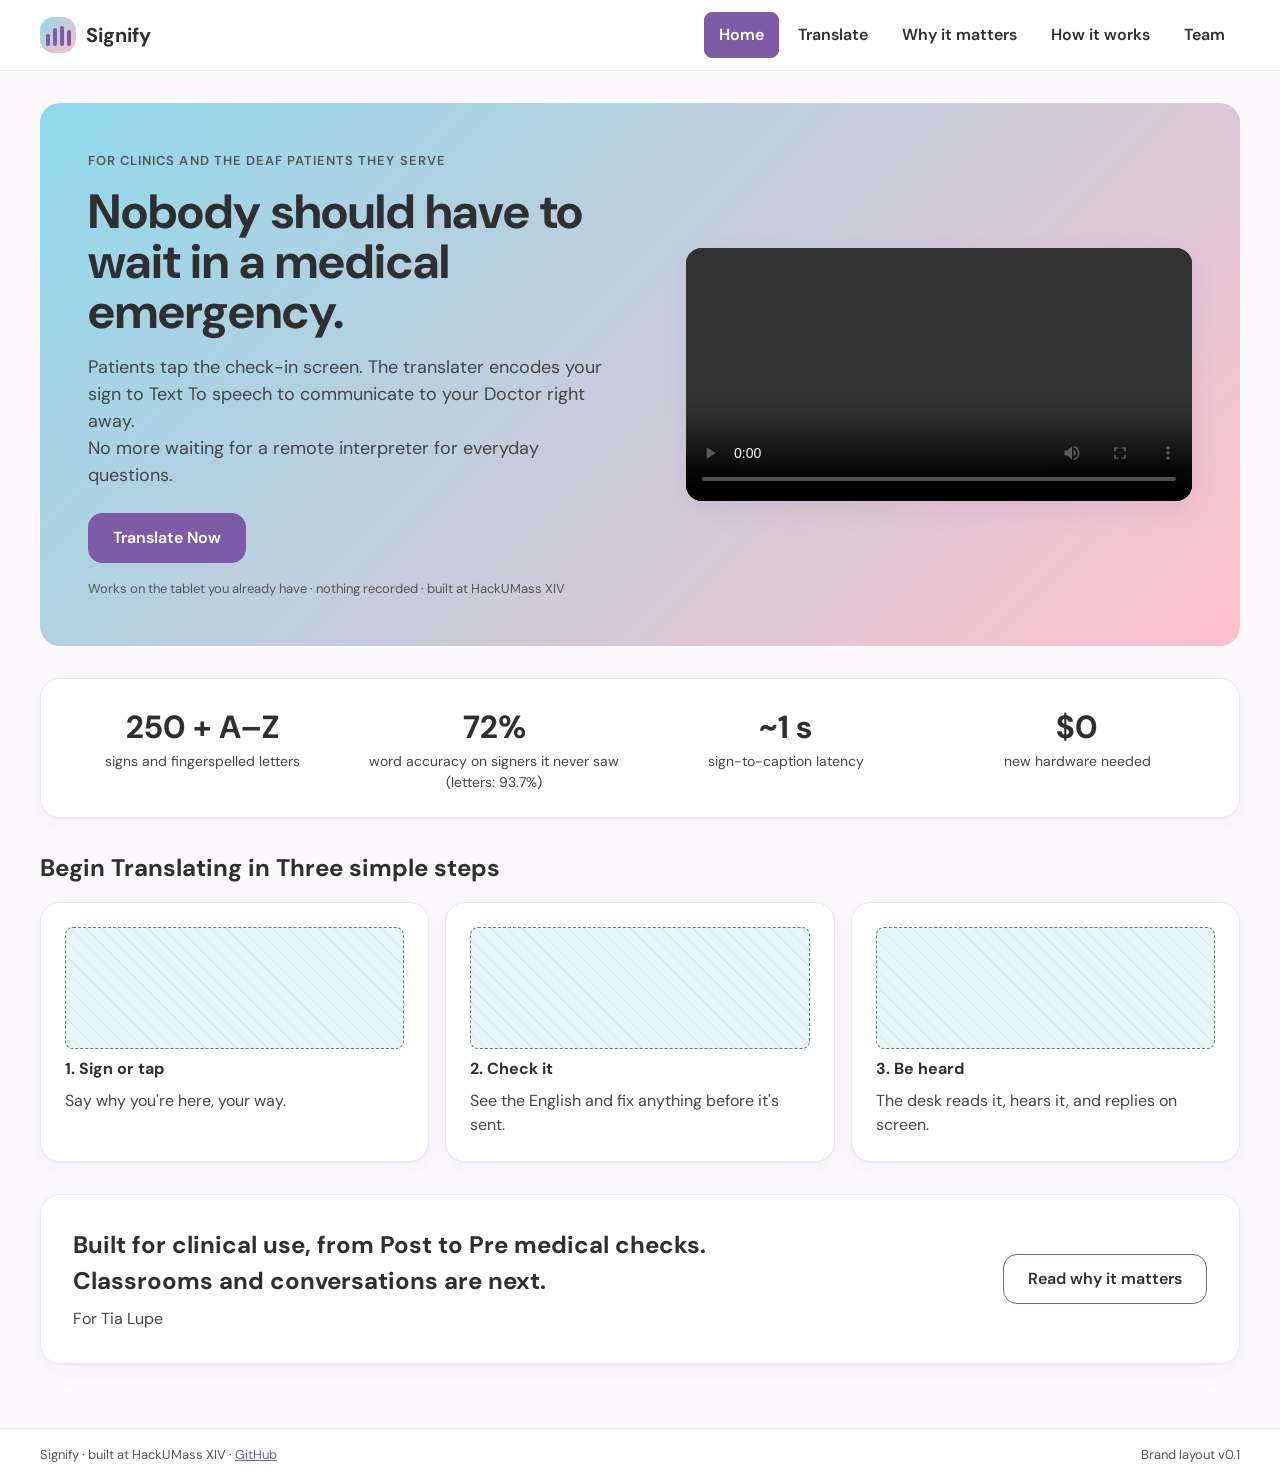
==== commit e361b06e: "Home: hero back to side-by-side (headline left, Simple Demo video right) Co-Authored-By: Claude Opus" ====
--- a/joa_frontend/index.html
+++ b/joa_frontend/index.html
@@ -44,7 +44,7 @@
 <main style="max-width: 1200px; margin: 0 auto; padding: 32px 24px 64px; display: flex; flex-direction: column; gap: 32px">
 
 <section style="display: flex; flex-wrap: wrap; gap: 32px; align-items: center; background: linear-gradient(135deg, #8fd9eb, #ffc0cb); border: none; border-radius: 20px; padding: 48px">
-<div style="flex: 1 1 100%; display: flex; flex-direction: column; gap: 16px">
+<div style="flex: 1 1 420px; display: flex; flex-direction: column; gap: 16px">
 <span style="font-size: 13px; font-weight: 600; letter-spacing: .08em; text-transform: uppercase; color: #555">For clinics and the Deaf patients they serve</span>
 <h1 style="margin: 0; font-size: 48px; line-height: 1.05">Nobody should have to wait in a medical emergency.</h1>
 <p style="margin: 0; font-size: 18px; color: #444; max-width: 520px; text-align: start">Patients tap the check-in screen. The translater encodes your sign to Text To speech to communicate to your Doctor right away. <br>No more waiting for a remote interpreter for everyday questions.</p>
@@ -53,8 +53,8 @@
 </div>
 <span style="font-size: 13px; color: #555">Works on the tablet you already have · nothing recorded · built at HackUMass XIV</span>
 </div>
-<div style="flex: 1 1 100%; min-width: 0">
-<video src="assets/signify-demo.mp4" autoplay muted loop playsinline controls preload="metadata" aria-label="Signify demo: someone signs, captions appear and are spoken aloud" style="display: block; width: 100%; aspect-ratio: 16 / 9; height: auto; border-radius: 16px; background: #2f2f2f; box-shadow: 0 12px 32px rgba(47,47,47,.18)"></video>
+<div style="flex: 1 1 360px; min-width: 0">
+<video src="assets/signify-demo.mp4" autoplay muted loop playsinline controls preload="metadata" aria-label="Signify demo: someone signs, captions appear and are spoken aloud" style="display: block; width: 100%; max-height: 420px; border-radius: 16px; background: #2f2f2f; box-shadow: 0 8px 24px rgba(125,91,166,.12)"></video>
 </div>
 </section>
 
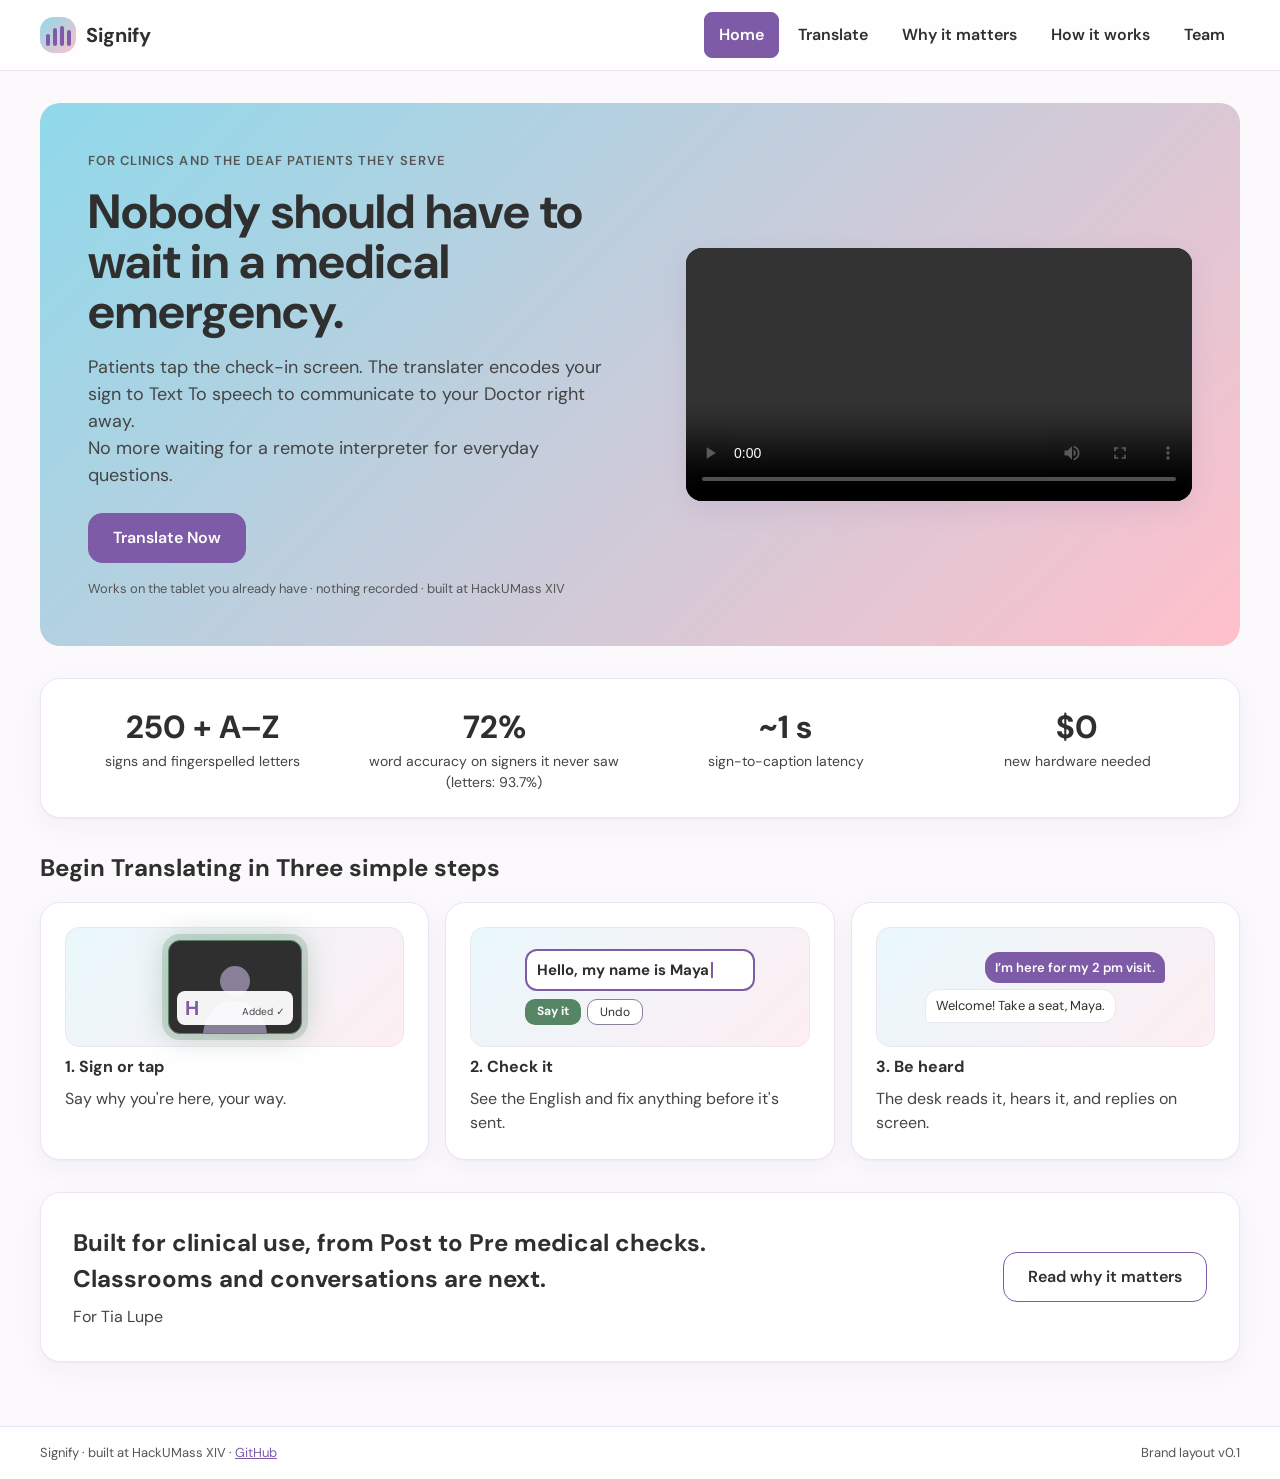
==== commit cd4e3574: "Home: restore the three step mock cards, keep the side-by-side hero Co-Authored-By: Claude Opus 5.5 " ====
--- a/joa_frontend/index.html
+++ b/joa_frontend/index.html
@@ -68,9 +68,9 @@
 <section style="display: flex; flex-direction: column; gap: 16px">
 <h2 style="margin: 0; font-size: 24px">Begin Translating in Three simple steps</h2>
 <div style="display: grid; grid-template-columns: repeat(auto-fit, minmax(260px, 1fr)); gap: 16px">
-<div style="background: #ffffff; border: 1px solid #ece6f2; border-radius: 20px; box-shadow: 0 1px 2px rgba(47,47,47,.04), 0 8px 24px rgba(125,91,166,.06); padding: 24px; display: flex; flex-direction: column; gap: 8px"><div class="ph" style="height: 120px; border: 1px dashed #558564; border-radius: 8px"></div><strong>1. Sign or tap</strong><span style="color: #444">Say why you're here, your way.</span></div>
-<div style="background: #ffffff; border: 1px solid #ece6f2; border-radius: 20px; box-shadow: 0 1px 2px rgba(47,47,47,.04), 0 8px 24px rgba(125,91,166,.06); padding: 24px; display: flex; flex-direction: column; gap: 8px"><div class="ph" style="height: 120px; border: 1px dashed #558564; border-radius: 8px"></div><strong>2. Check it</strong><span style="color: #444">See the English and fix anything before it's sent.</span></div>
-<div style="background: #ffffff; border: 1px solid #ece6f2; border-radius: 20px; box-shadow: 0 1px 2px rgba(47,47,47,.04), 0 8px 24px rgba(125,91,166,.06); padding: 24px; display: flex; flex-direction: column; gap: 8px"><div class="ph" style="height: 120px; border: 1px dashed #558564; border-radius: 8px"></div><strong>3. Be heard</strong><span style="color: #444">The desk reads it, hears it, and replies on screen.</span></div>
+<div style="background: #ffffff; border: 1px solid #ece6f2; border-radius: 20px; box-shadow: 0 1px 2px rgba(47,47,47,.04), 0 8px 24px rgba(125,91,166,.06); padding: 24px; display: flex; flex-direction: column; gap: 8px"><div aria-hidden="true" style="height: 120px; border-radius: 14px; background: linear-gradient(135deg, #e9f8fc, #fdeef2); border: 1px solid #ece6f2; display: flex; align-items: center; justify-content: center; gap: 10px; padding: 12px; box-sizing: border-box"><div style="position: relative; width: 132px; height: 92px; border-radius: 12px; background: #2f2f2f; box-shadow: 0 0 0 6px rgba(85,133,100,.22), 0 0 30px 2px rgba(85,133,100,.35); border: 1px solid #558564"><svg width="132" height="92" viewBox="0 0 132 92" style="position: absolute; inset: 0"><circle cx="66" cy="40" r="15" fill="#8a7f99"/><path d="M34 92c3-22 16-32 32-32s29 10 32 32z" fill="#8a7f99"/></svg><span style="position: absolute; left: 8px; right: 8px; bottom: 8px; background: rgba(255,255,255,.95); border-radius: 8px; padding: 2px 8px; display: flex; justify-content: space-between; align-items: baseline"><strong style="font-size: 20px; color: #7d5ba6">H</strong><span style="font-size: 10px; color: #444">Added ✓</span></span></div></div><strong>1. Sign or tap</strong><span style="color: #444">Say why you're here, your way.</span></div>
+<div style="background: #ffffff; border: 1px solid #ece6f2; border-radius: 20px; box-shadow: 0 1px 2px rgba(47,47,47,.04), 0 8px 24px rgba(125,91,166,.06); padding: 24px; display: flex; flex-direction: column; gap: 8px"><div aria-hidden="true" style="height: 120px; border-radius: 14px; background: linear-gradient(135deg, #e9f8fc, #fdeef2); border: 1px solid #ece6f2; display: flex; align-items: center; justify-content: center; gap: 10px; padding: 12px; box-sizing: border-box"><div style="width: 100%; max-width: 230px; display: flex; flex-direction: column; gap: 8px"><div style="background: #ffffff; border: 2px solid #7d5ba6; border-radius: 12px; padding: 8px 10px; font-weight: 700; font-size: 15px">Hello, my name is Maya<span style="display: inline-block; width: 2px; height: 16px; background: #7d5ba6; vertical-align: -3px; margin-left: 2px"></span></div><div style="display: flex; gap: 6px"><span style="padding: 3px 12px; border-radius: 10px; background: #558564; color: #ffffff; font-size: 12px; font-weight: 700">Say it</span><span style="padding: 3px 12px; border-radius: 10px; border: 1px solid #8a7f99; background: #ffffff; font-size: 12px">Undo</span></div></div></div><strong>2. Check it</strong><span style="color: #444">See the English and fix anything before it's sent.</span></div>
+<div style="background: #ffffff; border: 1px solid #ece6f2; border-radius: 20px; box-shadow: 0 1px 2px rgba(47,47,47,.04), 0 8px 24px rgba(125,91,166,.06); padding: 24px; display: flex; flex-direction: column; gap: 8px"><div aria-hidden="true" style="height: 120px; border-radius: 14px; background: linear-gradient(135deg, #e9f8fc, #fdeef2); border: 1px solid #ece6f2; display: flex; align-items: center; justify-content: center; gap: 10px; padding: 12px; box-sizing: border-box"><div style="width: 100%; max-width: 240px; display: flex; flex-direction: column; gap: 6px"><span style="align-self: flex-end; background: #7d5ba6; color: #ffffff; padding: 6px 10px; border-radius: 14px 14px 4px 14px; font-size: 13px; font-weight: 600">I’m here for my 2 pm visit.</span><span style="align-self: flex-start; background: #ffffff; border: 1px solid #ece6f2; padding: 6px 10px; border-radius: 14px 14px 14px 4px; font-size: 13px">Welcome! Take a seat, Maya.</span></div></div><strong>3. Be heard</strong><span style="color: #444">The desk reads it, hears it, and replies on screen.</span></div>
 </div>
 </section>
 
